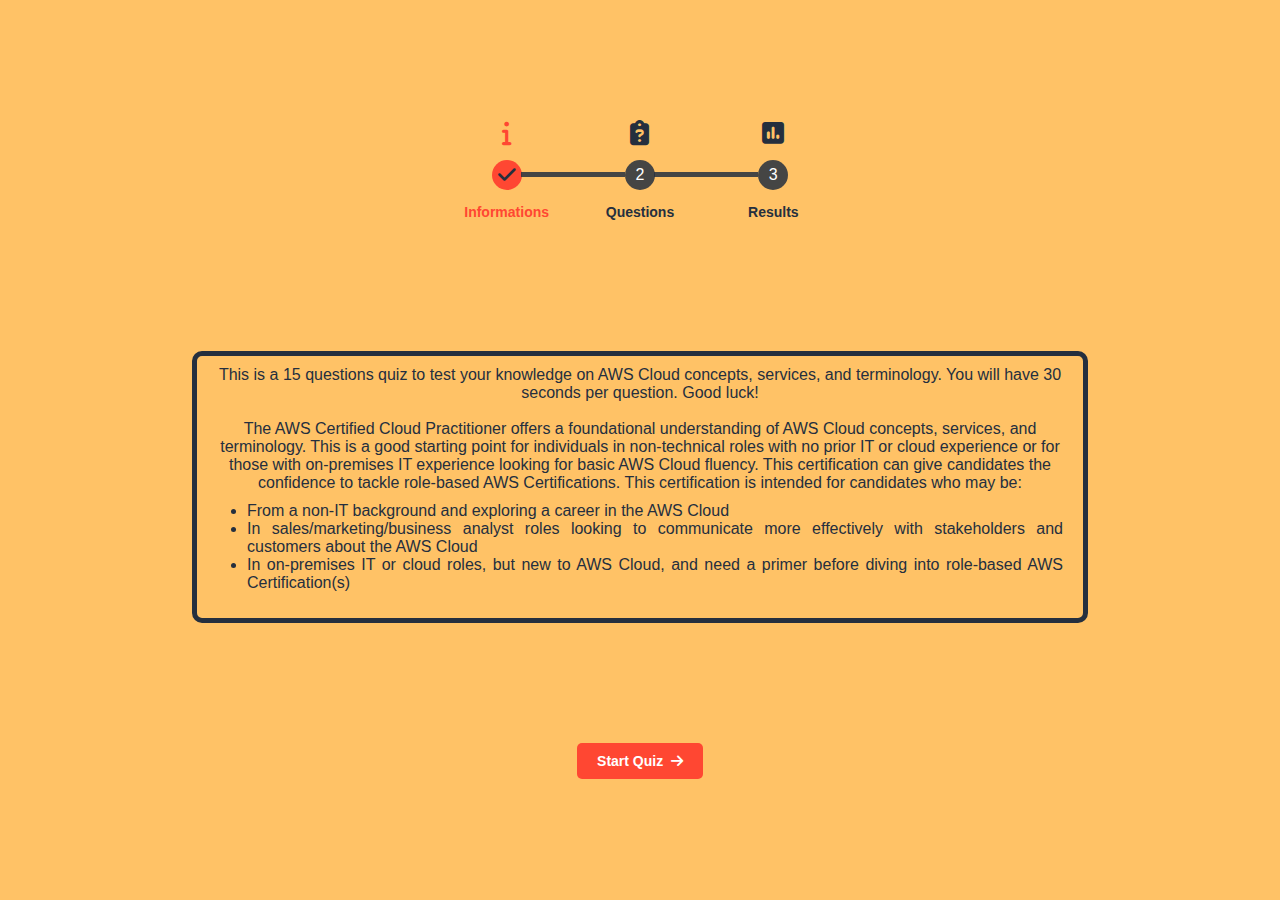
==== index.html @ 0318296b "[QAT-2] Finished informations page" ====
<!DOCTYPE html>
<html lang="en">
<head>
    <meta charset="UTF-8">
    <meta http-equiv="X-UA-Compatible" content="IE=edge">
    <meta name="viewport" content="width=device-width, initial-scale=1.0">
    <link href="https://fonts.googleapis.com/css?family=Open+Sans:300,400,600,700" rel="stylesheet" />
  <link href="https://cdnjs.cloudflare.com/ajax/libs/font-awesome/6.2.1/css/all.min.css" rel="stylesheet" />
    <link rel="stylesheet" href="assets/css/style.css">
    <title>Quizizy AWS Training Test</title>
</head>
<body>
  <div class="main">
    <ul class="stepper">
      <li>
        <i class="icon icon-one fas fa-info active"></i>
        <div class="progress one active">
          <p>1</p>
          <i class="fas fa-check"></i>
        </div>
        <p class="text text-one active">Informations</p>
      </li>
      <li>
        <i class="icon icon-two fas fa-clipboard-question"></i>
        <div class="progress two">
          <p>2</p>
          <i class="fas fa-check"></i>
        </div>
        <p class="text text-two">Questions</p>
      </li>
      <li>
        <i class="icon icon-three fas fa-square-poll-vertical"></i>
        <div class="progress three">
          <p>3</p>
          <i class="fas fa-check"></i>
        </div>
        <p class="text text-three">Results</p>
      </li>
    </ul>
    <div class="content">
      <p>
        This is a 15 questions quiz to test your knowledge on AWS Cloud concepts, services, and terminology. You will have 30 seconds per question. Good luck!
      </p><br>
      <p>The AWS Certified Cloud Practitioner offers a foundational understanding of AWS Cloud concepts, services, and terminology. This is a good starting point for individuals in non-technical roles with no prior IT or cloud experience or for those with on-premises IT experience looking for basic AWS Cloud fluency. This certification can give candidates the confidence to tackle role-based AWS Certifications.
      This certification is intended for candidates who may be:</p>
      <ul>
        <li>From a non-IT background and exploring a career in the AWS Cloud</li>
        <li>In sales/marketing/business analyst roles looking to communicate more effectively with stakeholders and customers about the AWS Cloud</li>
        <li>In on-premises IT or cloud roles, but new to AWS Cloud, and need a primer before diving into role-based AWS Certification(s)</li></ul>
    </div>
    <div class="buttons">
      <button class="btn next" id="next" value="2">Start Quiz &nbsp;<i class="fas fa-arrow-right"></i></button>
    </div>
  </div>
</body>

</html>

<!-- stepper component js-->
<script src="https://cdnjs.cloudflare.com/ajax/libs/jquery/3.6.0/jquery.min.js"></script>
<script src="assets/js/questions.js"></script>
<script src="assets/js/scripts.js"></script>
---- assets/css/style.css ----
* {
  margin: 0;
  padding: 0;
  box-sizing: border-box;
}

body {
  background: #ffc266;
}
body .main {
  color: #252F3E;
  font-family: "Poppins", sans-serif;
  min-width: 400px;
  width: 100%;
  height: 100vh;
  max-height: 100vh;
  overflow-y: hidden;
  display: flex;
  justify-content: space-evenly;
  align-items: center;
  flex-direction: column;
}
body .main .stepper {
  margin-bottom: 10px;
  width: 400px;
  display: flex;
  align-items: center;
}
body .main .stepper li {
  width: 200px;
  list-style: none;
  display: flex;
  flex-direction: column;
  align-items: center;
}
body .main .stepper li .icon {
  color: #252F3E;
  font-size: 25px;
}
body .main .stepper li .icon.active {
  color: #ff4732;
  transition: all 0.5s ease;
}
body .main .stepper li .text {
  font-size: 14px;
  font-weight: 600;
  color: #252F3E;
}
body .main .stepper li .text.active {
  color: #ff4732;
  transition: all 0.5s ease;
}
body .main .stepper li .progress {
  transition: all 0.5s ease;
  width: 30px;
  height: 30px;
  border-radius: 50%;
  background-color: rgba(37, 47, 62, 0.85);
  margin: 14px 0;
  display: grid;
  place-items: center;
  color: #fff;
  position: relative;
}
body .main .stepper li .progress.one::after {
  width: 0 !important;
  height: 0;
}
body .main .stepper li .progress .fas {
  color: #252F3E;
  display: none;
}
body .main .stepper li .progress::after {
  content: " ";
  position: absolute;
  width: 104px;
  height: 5px;
  background-color: rgba(37, 47, 62, 0.85);
  right: 30px;
  transition: all 0.5s ease;
}
body .main .stepper li .progress.active {
  background-color: #ff4732;
  transition: all 0.5s ease;
}
body .main .stepper li .progress.active p {
  display: none;
}
body .main .stepper li .progress.active .fas {
  font-size: 20px;
  display: flex;
}
body .main .stepper li .progress.active::after {
  background-color: #ff4732;
  transition: all 0.5s ease;
}
body .main h2 {
  text-align: center;
  font-size: 1.5rem;
  font-weight: 600;
  color: #252F3E;
}
body .main .content {
  border: #252F3E 5px solid;
  border-radius: 10px;
  text-align: justify;
  width: 70%;
  min-width: 390px;
  max-height: 50%;
  padding: 10px 20px 10px 20px;
  overflow: auto;
}
body .main .content p, body .main .content h2 {
  text-align: center;
}
body .main .content ul {
  -webkit-margin-before: 10px;
          margin-block-start: 10px;
  -webkit-margin-after: 1em;
          margin-block-end: 1em;
  -webkit-padding-start: 30px;
          padding-inline-start: 30px;
}
body .main .content .cards {
  display: flex;
  flex-wrap: wrap;
  justify-content: center;
  gap: 50px;
}
body .main .content .cards .card {
  flex: 40%;
  background-color: #263447;
  border: 1px solid #ff8906;
  color: #fff;
  width: 350px;
  height: 100px;
  box-shadow: 0px 6px 10px rgba(0, 0, 0, 0.4);
  font-size: 20px;
  font-weight: bold;
  justify-content: center;
  align-items: center;
  border-radius: 10px;
  padding: 10px;
  cursor: pointer;
}
@media screen and (max-width: 768px) {
  body .main .content .cards .card {
    flex: auto;
  }
}
body .main .content .cards .card:hover {
  transform: scale(1.05);
  transition: all 0.2s;
}

/* Progress Div Css  */
.buttons {
  width: 100%;
  display: flex;
  justify-content: center;
  gap: 10px;
}
.buttons .btn {
  padding: 10px 20px;
  border-radius: 5px;
  border: none;
  background-color: #ff4732;
  color: white;
  font-size: 14px;
  font-weight: 600;
  cursor: pointer;
  transition: all 0.3s ease;
}
.buttons .btn:hover {
  background-color: #ff4732;
  color: #252F3E;
}/*# sourceMappingURL=style.css.map */
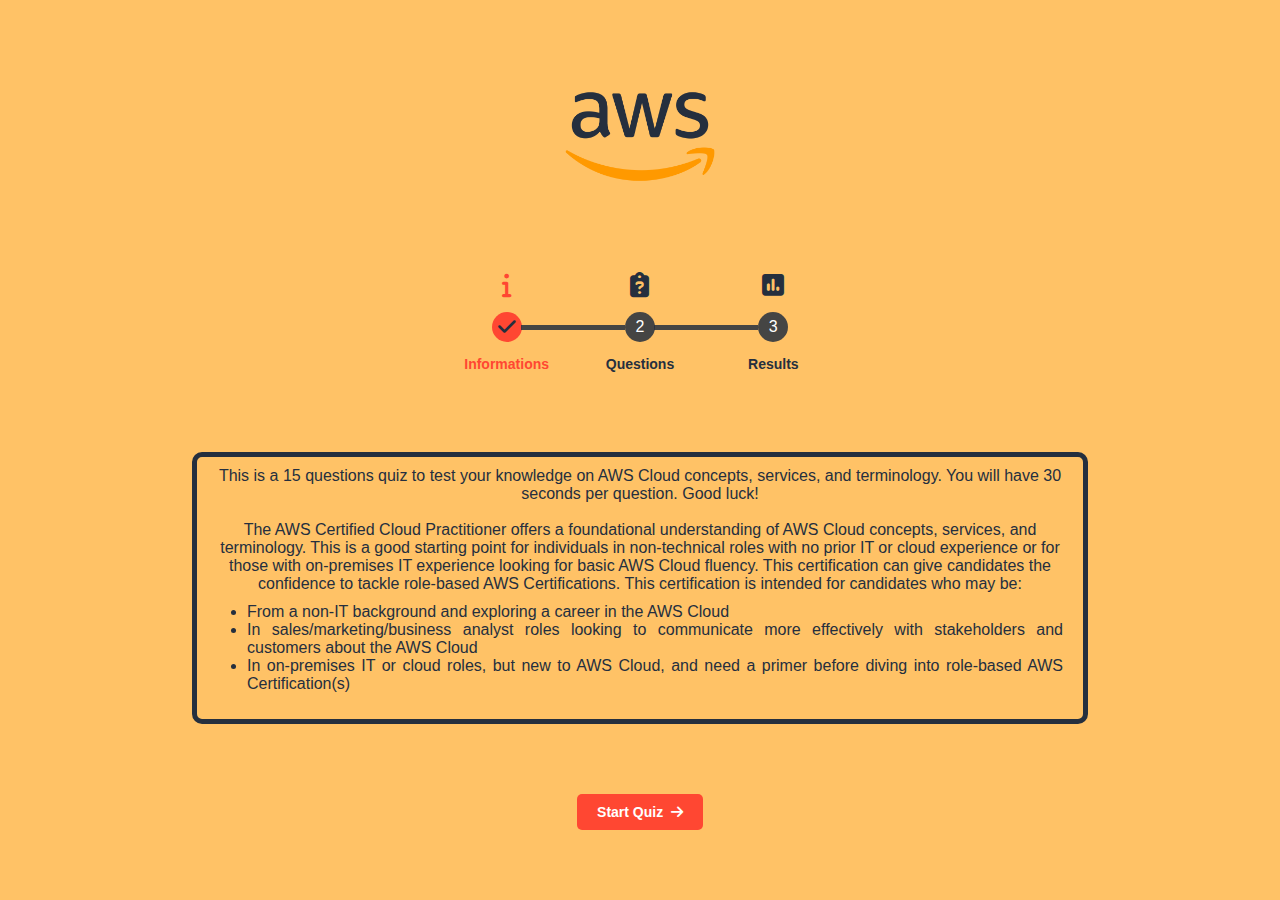
==== commit 093da735: "added logo" ====
--- a/index.html
+++ b/index.html
@@ -11,6 +11,7 @@
 </head>
 <body>
   <div class="main">
+    <img class="logo" src="assets/Amazon_Web_Services-Logo.wine.png" alt="aws logo" width="200">
     <ul class="stepper">
       <li>
         <i class="icon icon-one fas fa-info active"></i>
--- a/assets/css/style.css
+++ b/assets/css/style.css
@@ -19,6 +19,9 @@
   justify-content: space-evenly;
   align-items: center;
   flex-direction: column;
+}
+body .main .logo {
+  width: 200px;
 }
 body .main .stepper {
   margin-bottom: 10px;
@@ -99,6 +102,13 @@
   font-size: 1.5rem;
   font-weight: 600;
   color: #252F3E;
+}
+body .main .countDown {
+  padding: 5px;
+  border-radius: 10px;
+  border: #252F3E 5px solid;
+  font-size: 1.2rem;
+  font-weight: 500;
 }
 body .main .content {
   border: #252F3E 5px solid;
@@ -152,6 +162,17 @@
   transform: scale(1.05);
   transition: all 0.2s;
 }
+body .main .content .answerCard {
+  background-color: #252F3E;
+  color: #fff;
+  padding: 10px;
+  margin-bottom: 10px;
+  border-radius: 10px;
+}
+body .main .content .answerCard p {
+  margin-top: 12px;
+  text-align: start;
+}
 
 /* Progress Div Css  */
 .buttons {
@@ -174,4 +195,33 @@
 .buttons .btn:hover {
   background-color: #ff4732;
   color: #252F3E;
+}
+
+.blinker {
+  transition: color 0.9s ease-in-out;
+}
+
+.red {
+  color: red;
+}
+
+/* width */
+::-webkit-scrollbar {
+  width: 4px;
+}
+
+/* Track */
+::-webkit-scrollbar-track {
+  background: #ffc266;
+}
+
+/* Handle */
+::-webkit-scrollbar-thumb {
+  background: #38475e;
+  border-radius: 10px;
+}
+
+/* Handle on hover */
+::-webkit-scrollbar-thumb:hover {
+  background: #555;
 }/*# sourceMappingURL=style.css.map */